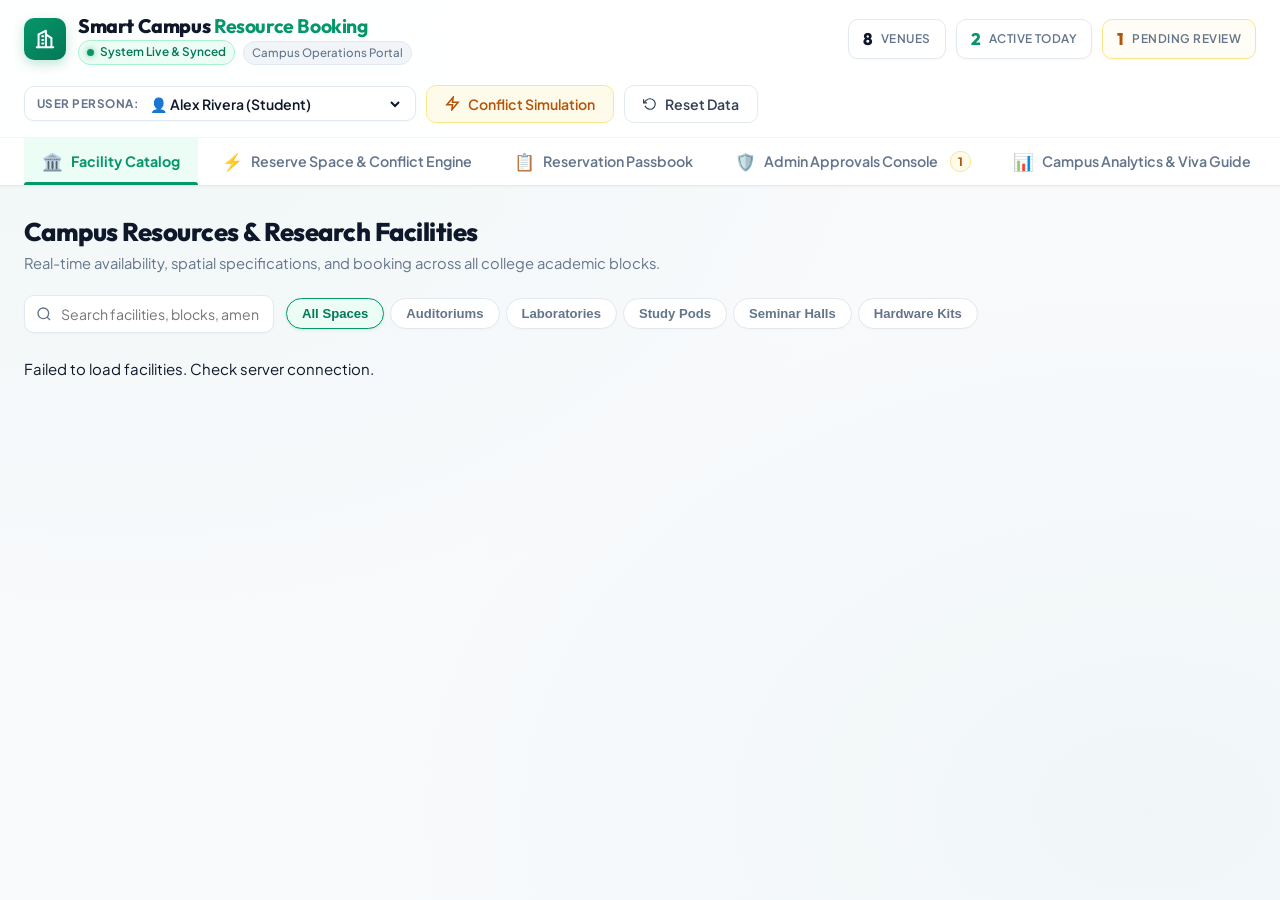
==== templates/index.html @ cd3fb356 "first commit" ====
<!DOCTYPE html>
<html lang="en">
<head>
  <meta charset="UTF-8">
  <meta name="viewport" content="width=device-width, initial-scale=1.0">
  <title>Smart Campus Resource & Space Booking Portal</title>
  <meta name="description" content="Campus Resource Scheduling, Multi-Role Governance, and Automated Interval Conflict Detection Portal.">
  
  <!-- Modern Professional Typography from Google Fonts -->
  <link rel="preconnect" href="https://fonts.googleapis.com">
  <link rel="preconnect" href="https://fonts.gstatic.com" crossorigin>
  <link href="https://fonts.googleapis.com/css2?family=JetBrains+Mono:wght@400;500;600;700&family=Outfit:wght@400;500;600;700;800&family=Plus+Jakarta+Sans:wght@300;400;500;600;700;800&display=swap" rel="stylesheet">
  
  <!-- Application Styles -->
  <link rel="stylesheet" href="/static/css/style.css">
</head>
<body>

  <!-- Top Navigation Header -->
  <header class="app-header" id="appHeader">
    <div class="header-container">
      <div class="brand-area">
        <div class="brand-icon">
          <svg width="22" height="22" viewBox="0 0 24 24" fill="none" stroke="currentColor" stroke-width="2.2" stroke-linecap="round" stroke-linejoin="round">
            <path d="M3 21h18"></path>
            <path d="M5 21V7l8-4v18"></path>
            <path d="M19 21V11l-6-4"></path>
            <path d="M9 9h1"></path>
            <path d="M9 13h1"></path>
            <path d="M9 17h1"></path>
          </svg>
        </div>
        <div class="brand-text">
          <h1 class="brand-title">Smart Campus <span class="accent-text">Resource Booking</span></h1>
          <div class="brand-badges">
            <span class="pulse-indicator"><span class="dot"></span> System Live & Synced</span>
            <span class="tech-badge">Campus Operations Portal</span>
          </div>
        </div>
      </div>

      <!-- Quick Metrics Strip -->
      <div class="header-metrics" id="headerMetrics">
        <div class="metric-pill" title="Total campus facilities registered">
          <span class="metric-num" id="statTotalResources">8</span>
          <span class="metric-lbl">Venues</span>
        </div>
        <div class="metric-pill" title="Active approved sessions today">
          <span class="metric-num text-emerald" id="statTodayActive">2</span>
          <span class="metric-lbl">Active Today</span>
        </div>
        <div class="metric-pill alert-pill" id="statPendingContainer" title="Pending administrative reviews">
          <span class="metric-num text-warning" id="statPending">1</span>
          <span class="metric-lbl">Pending Review</span>
        </div>
      </div>

      <!-- Persona Switcher & Fast Actions -->
      <div class="header-controls">
        <div class="persona-selector-box">
          <label for="personaSelect" class="control-label">User Persona:</label>
          <div class="select-wrapper">
            <select id="personaSelect" class="persona-select">
              <option value="Alex Rivera|Student">👤 Alex Rivera (Student)</option>
              <option value="Dr. Elena Vance|Professor">🎓 Dr. Elena Vance (Professor)</option>
              <option value="Marcus Chen|Lab Assistant">🔬 Marcus Chen (Lab Assistant)</option>
              <option value="Sarah Jenkins|Campus Manager">🛡️ Sarah Jenkins (Campus Manager)</option>
            </select>
          </div>
        </div>

        <button id="btnQuickConflictDemo" class="btn btn-warning-soft" title="Simulates a colliding reservation to test interval conflict blocking">
          <svg width="15" height="15" viewBox="0 0 24 24" fill="none" stroke="currentColor" stroke-width="2.5"><polygon points="13 2 3 14 12 14 11 22 21 10 12 10 13 2"></polygon></svg>
          Conflict Simulation
        </button>

        <button id="btnResetDemoData" class="btn btn-ghost" title="Reset sample data to initial state">
          <svg width="14" height="14" viewBox="0 0 24 24" fill="none" stroke="currentColor" stroke-width="2"><polyline points="1 4 1 10 7 10"></polyline><path d="M3.51 15a9 9 0 1 0 2.13-9.36L1 10"></path></svg>
          Reset Data
        </button>
      </div>
    </div>

    <!-- Navigation Tabs -->
    <nav class="tab-nav" aria-label="Main Navigation">
      <div class="tab-container">
        <button class="tab-link active" data-tab="tab-catalog" id="navCatalog">
          <span class="tab-icon">🏛️</span> Facility Catalog
        </button>
        <button class="tab-link" data-tab="tab-booking" id="navBooking">
          <span class="tab-icon">⚡</span> Reserve Space & Conflict Engine
        </button>
        <button class="tab-link" data-tab="tab-passbook" id="navPassbook">
          <span class="tab-icon">📋</span> Reservation Passbook
        </button>
        <button class="tab-link" data-tab="tab-admin" id="navAdmin">
          <span class="tab-icon">🛡️</span> Admin Approvals Console
          <span class="badge-counter" id="adminPendingBadge">1</span>
        </button>
        <button class="tab-link" data-tab="tab-analytics" id="navAnalytics">
          <span class="tab-icon">📊</span> Campus Analytics & Viva Guide
        </button>
      </div>
    </nav>
  </header>

  <!-- Main Content Layout -->
  <main class="main-content">

    <!-- TAB 1: FACILITY CATALOG -->
    <section id="tab-catalog" class="tab-pane active">
      <div class="section-header">
        <div class="section-title-wrap">
          <h2 class="section-title">Campus Resources & Research Facilities</h2>
          <p class="section-subtitle">Real-time availability, spatial specifications, and booking across all college academic blocks.</p>
        </div>
        <div class="catalog-filters">
          <div class="search-input-box">
            <svg width="16" height="16" viewBox="0 0 24 24" fill="none" stroke="currentColor" stroke-width="2"><circle cx="11" cy="11" r="8"></circle><line x1="21" y1="21" x2="16.65" y2="16.65"></line></svg>
            <input type="text" id="catalogSearch" placeholder="Search facilities, blocks, amenities..." autocomplete="off">
          </div>
          <div class="filter-chips" id="categoryChips">
            <button class="chip active" data-category="All">All Spaces</button>
            <button class="chip" data-category="Auditorium">Auditoriums</button>
            <button class="chip" data-category="Laboratory">Laboratories</button>
            <button class="chip" data-category="Study Pod">Study Pods</button>
            <button class="chip" data-category="Seminar Hall">Seminar Halls</button>
            <button class="chip" data-category="Hardware Kit">Hardware Kits</button>
          </div>
        </div>
      </div>

      <!-- Resource Grid -->
      <div class="resource-grid" id="resourceGrid">
        <div class="loading-state">
          <div class="spinner"></div>
          <p>Loading campus facility database...</p>
        </div>
      </div>
    </section>

    <!-- TAB 2: RESERVE & CONFLICT ENGINE -->
    <section id="tab-booking" class="tab-pane">
      <div class="section-header">
        <div class="section-title-wrap">
          <h2 class="section-title">Reserve Space & Conflict Engine</h2>
          <p class="section-subtitle">Real-time interval overlap prevention engine: <code>(Start_A &lt; End_B ∧ End_A &gt; Start_B)</code>.</p>
        </div>
      </div>

      <div class="booking-split-layout">
        <!-- Booking Form -->
        <div class="booking-form-card">
          <div class="card-header">
            <div>
              <h3 class="card-title">Book a Space or Equipment</h3>
              <p class="card-subtitle">Select venue, date, and schedule interval</p>
            </div>
            <span class="user-pill" id="bookingFormUserBadge">Alex Rivera (Student)</span>
          </div>

          <form id="reservationForm" class="styled-form">
            <div class="form-group">
              <label for="bookingResourceSelect" class="form-label">Select Resource *</label>
              <select id="bookingResourceSelect" class="form-control" required>
                <!-- Populated dynamically -->
              </select>
            </div>

            <div class="form-row">
              <div class="form-group col-half">
                <label for="bookingDate" class="form-label">Booking Date *</label>
                <div class="input-with-chips">
                  <input type="date" id="bookingDate" class="form-control" required>
                  <div class="quick-date-chips">
                    <button type="button" class="btn-micro" id="btnDateToday">Today</button>
                    <button type="button" class="btn-micro" id="btnDateTomorrow">Tomorrow</button>
                  </div>
                </div>
              </div>
              <div class="form-group col-half">
                <label for="bookingAttendees" class="form-label">Expected Attendees *</label>
                <input type="number" id="bookingAttendees" class="form-control" min="1" max="500" value="4" required>
              </div>
            </div>

            <div class="form-row">
              <div class="form-group col-half">
                <label for="bookingStartTime" class="form-label">Start Time (24h) *</label>
                <input type="time" id="bookingStartTime" class="form-control" value="14:00" step="900" required>
              </div>
              <div class="form-group col-half">
                <label for="bookingEndTime" class="form-label">End Time (24h) *</label>
                <input type="time" id="bookingEndTime" class="form-control" value="16:00" step="900" required>
              </div>
            </div>

            <div class="quick-slot-bar">
              <span class="quick-slot-label">Quick Slots:</span>
              <button type="button" class="btn-slot-preset" data-start="09:00" data-end="11:00">09:00 - 11:00</button>
              <button type="button" class="btn-slot-preset" data-start="11:00" data-end="13:00">11:00 - 13:00</button>
              <button type="button" class="btn-slot-preset" data-start="14:00" data-end="16:00">14:00 - 16:00</button>
              <button type="button" class="btn-slot-preset" data-start="16:30" data-end="18:30">16:30 - 18:30</button>
            </div>

            <div class="form-group">
              <label for="bookingPurpose" class="form-label">Session Purpose / Academic Project Title *</label>
              <textarea id="bookingPurpose" class="form-control" rows="3" placeholder="e.g. Capstone Project Team Review & Embedded Testing" required></textarea>
            </div>

            <div class="form-actions">
              <button type="button" id="btnCheckConflict" class="btn btn-secondary">
                <svg width="15" height="15" viewBox="0 0 24 24" fill="none" stroke="currentColor" stroke-width="2.2"><circle cx="11" cy="11" r="8"></circle><line x1="21" y1="21" x2="16.65" y2="16.65"></line></svg>
                Verify Availability
              </button>
              <button type="submit" id="btnSubmitBooking" class="btn btn-primary">
                <svg width="15" height="15" viewBox="0 0 24 24" fill="none" stroke="currentColor" stroke-width="2.2"><polyline points="20 6 9 17 4 12"></polyline></svg>
                Confirm & Submit Reservation
              </button>
            </div>
          </form>
        </div>

        <!-- Real-Time Conflict Diagnostic Inspector -->
        <div class="conflict-diagnostic-card">
          <div class="card-header">
            <div>
              <h3 class="card-title">Conflict Prevention Engine</h3>
              <p class="card-subtitle">Real-time interval intersection verification</p>
            </div>
            <span class="diagnostic-indicator ready" id="diagnosticIndicator">Status: Engine Ready</span>
          </div>

          <div class="math-proof-box">
            <div class="proof-header">Interval Overlap Detection Logic:</div>
            <code class="math-code">Slot_A [S1, E1] ∩ Slot_B [S2, E2] ≠ ∅  ⟺  (S1 &lt; E2) ∧ (E1 &gt; S2)</code>
            <p class="proof-subtext">Automated database query validates strict time bounds against approved and pending bookings.</p>
          </div>

          <!-- Dynamic Result Box -->
          <div class="diagnostic-status-box" id="diagnosticStatusBox">
            <div class="status-placeholder">
              <div class="placeholder-icon">
                <svg width="32" height="32" viewBox="0 0 24 24" fill="none" stroke="#059669" stroke-width="1.8"><circle cx="12" cy="12" r="10"></circle><line x1="12" y1="16" x2="12" y2="12"></line><line x1="12" y1="8" x2="12.01" y2="8"></line></svg>
              </div>
              <h4>Select a time slot and click "Verify Availability"</h4>
              <p>Or use <strong>"Conflict Simulation"</strong> above to test double-booking prevention.</p>
            </div>
          </div>

          <!-- Quick Test Demo Callout -->
          <div class="demo-tip-card">
            <div class="tip-icon">💡</div>
            <div class="tip-text">
              <strong>Evaluation Demonstration Reference:</strong>
              <p>Dr. Elena Vance has reserved the <em>Grand Innovation Auditorium</em> today from <strong>10:00 to 12:00</strong>. Attempting any reservation overlapping this time window (e.g. 10:30 to 11:30) is mathematically detected and blocked instantly.</p>
            </div>
          </div>
        </div>
      </div>
    </section>

    <!-- TAB 3: RESERVATION PASSBOOK -->
    <section id="tab-passbook" class="tab-pane">
      <div class="section-header">
        <div class="section-title-wrap">
          <h2 class="section-title">Reservation Passbook & Access Passes</h2>
          <p class="section-subtitle">Comprehensive registry of verified, pending, and scheduled space reservations.</p>
        </div>
        <div class="passbook-controls">
          <div class="filter-chips" id="passbookStatusFilter">
            <button class="chip active" data-status="All">All Statuses</button>
            <button class="chip" data-status="Approved">Approved</button>
            <button class="chip" data-status="Pending">Pending Review</button>
            <button class="chip" data-status="Rejected">Rejected</button>
          </div>
          <button id="btnRefreshBookings" class="btn btn-ghost" title="Refresh Table">
            <svg width="14" height="14" viewBox="0 0 24 24" fill="none" stroke="currentColor" stroke-width="2"><polyline points="23 4 23 10 17 10"></polyline><path d="M20.49 15a9 9 0 1 1-2.12-9.36L23 10"></path></svg>
            Refresh
          </button>
        </div>
      </div>

      <div class="passbook-container">
        <div class="table-responsive">
          <table class="passbook-table" id="passbookTable">
            <thead>
              <tr>
                <th>Booking Code</th>
                <th>Facility & Location</th>
                <th>Date & Schedule</th>
                <th>Reserved By</th>
                <th>Purpose & Attendees</th>
                <th>Status</th>
                <th>Digital Pass</th>
              </tr>
            </thead>
            <tbody id="passbookTableBody">
              <!-- Rendered via JS -->
            </tbody>
          </table>
        </div>
      </div>
    </section>

    <!-- TAB 4: ADMIN APPROVALS CONSOLE -->
    <section id="tab-admin" class="tab-pane">
      <div class="section-header">
        <div class="section-title-wrap">
          <h2 class="section-title">Campus Governance & Approval Console</h2>
          <p class="section-subtitle">Administrative oversight, clearance authorization, and PIN dispatch for high-demand spaces.</p>
        </div>
        <div class="admin-top-actions">
          <span class="admin-role-badge" id="adminRoleNotice">Logged in as Sarah Jenkins (Campus Manager)</span>
        </div>
      </div>

      <div class="admin-dashboard-grid">
        <!-- Pending Approvals Queue -->
        <div class="admin-queue-card">
          <div class="card-header">
            <div>
              <h3 class="card-title">Pending Facility Requests Queue</h3>
              <p class="card-subtitle">Review and authorize venue reservations</p>
            </div>
            <span class="count-badge" id="adminPendingCount">1 Pending</span>
          </div>
          <div class="admin-queue-list" id="adminQueueList">
            <!-- Populated via JS -->
          </div>
        </div>

        <!-- Governance Guidelines & History -->
        <div class="admin-sidebar-card">
          <div class="card-header">
            <h3 class="card-title">Campus Space Policy</h3>
          </div>
          <div class="policy-item">
            <div class="policy-icon">
              <svg width="20" height="20" viewBox="0 0 24 24" fill="none" stroke="#059669" stroke-width="2"><polyline points="20 6 9 17 4 12"></polyline></svg>
            </div>
            <div class="policy-details">
              <strong>Instant-Approved Spaces:</strong>
              <p>Study Pods and small team rooms auto-approve immediately upon validation with zero staff intervention needed.</p>
            </div>
          </div>
          <div class="policy-item">
            <div class="policy-icon">
              <svg width="20" height="20" viewBox="0 0 24 24" fill="none" stroke="#059669" stroke-width="2"><path d="M12 22s8-4 8-10V5l-8-3-8 3v7c0 6 8 10 8 10z"></path></svg>
            </div>
            <div class="policy-details">
              <strong>Managed High-Capacity Venues:</strong>
              <p>Auditoriums (350 pax), Robotics Makerspaces, and Seminar Halls require administrative clearance to prevent conflicting department schedules.</p>
            </div>
          </div>
          <div class="policy-item">
            <div class="policy-icon">
              <svg width="20" height="20" viewBox="0 0 24 24" fill="none" stroke="#059669" stroke-width="2"><circle cx="7.5" cy="15.5" r="5.5"></circle><path d="M11.5 11.5L21.5 1.5"></path><path d="M16 4l2 2"></path><path d="M19 7l2 2"></path></svg>
            </div>
            <div class="policy-details">
              <strong>Electronic Access PIN Dispatch:</strong>
              <p>Approving a request generates a unique 4-digit keypad PIN displayed on the student or faculty member's digital room pass.</p>
            </div>
          </div>
        </div>
      </div>
    </section>

    <!-- TAB 5: ANALYTICS & VIVA GUIDE -->
    <section id="tab-analytics" class="tab-pane">
      <div class="section-header">
        <div class="section-title-wrap">
          <h2 class="section-title">Smart Campus Analytics & Technical Architecture</h2>
          <p class="section-subtitle">Space utilization metrics, energy optimization status, and technical defense documentation.</p>
        </div>
      </div>

      <!-- Analytics Metric Cards -->
      <div class="analytics-metrics-grid">
        <div class="stat-card">
          <div class="stat-icon-wrap emerald-icon">
            <svg width="24" height="24" viewBox="0 0 24 24" fill="none" stroke="currentColor" stroke-width="2"><path d="M3 21h18"></path><path d="M5 21V7l8-4v18"></path><path d="M19 21V11l-6-4"></path></svg>
          </div>
          <div class="stat-data">
            <span class="stat-label">Total Facilities Registered</span>
            <span class="stat-value" id="analyticTotalVenues">8</span>
            <span class="stat-note">Across 3 Academic Blocks</span>
          </div>
        </div>
        <div class="stat-card">
          <div class="stat-icon-wrap green-icon">
            <svg width="24" height="24" viewBox="0 0 24 24" fill="none" stroke="currentColor" stroke-width="2"><path d="M22 11.08V12a10 10 0 1 1-5.93-9.14"></path><polyline points="22 4 12 14.01 9 11.01"></polyline></svg>
          </div>
          <div class="stat-data">
            <span class="stat-label">Approved Reservations</span>
            <span class="stat-value text-approved" id="analyticApprovedCount">3</span>
            <span class="stat-note">Zero overlapping slots</span>
          </div>
        </div>
        <div class="stat-card">
          <div class="stat-icon-wrap amber-icon">
            <svg width="24" height="24" viewBox="0 0 24 24" fill="none" stroke="currentColor" stroke-width="2"><circle cx="12" cy="12" r="10"></circle><polyline points="12 6 12 12 16 14"></polyline></svg>
          </div>
          <div class="stat-data">
            <span class="stat-label">Awaiting Staff Clearance</span>
            <span class="stat-value text-warning" id="analyticPendingCount">1</span>
            <span class="stat-note">High-demand auditorium requests</span>
          </div>
        </div>
        <div class="stat-card">
          <div class="stat-icon-wrap teal-icon">
            <svg width="24" height="24" viewBox="0 0 24 24" fill="none" stroke="currentColor" stroke-width="2"><path d="M12 2v20M17 5H9.5a3.5 3.5 0 0 0 0 7h5a3.5 3.5 0 0 1 0 7H6"></path></svg>
          </div>
          <div class="stat-data">
            <span class="stat-label">Energy Conservation Mode</span>
            <span class="stat-value text-teal">Active</span>
            <span class="stat-note">HVAC & equipment auto-standby</span>
          </div>
        </div>
      </div>

      <!-- Technical Architecture & Defense Q&A -->
      <div class="viva-guide-container">
        <h3 class="viva-title">Technical Architecture & Project Defense Reference</h3>
        <div class="viva-grid">
          <div class="viva-card">
            <h4>1. How does the conflict engine prevent double-booking?</h4>
            <p>The system uses interval intersection mathematics: Two intervals <code>[S1, E1]</code> and <code>[S2, E2]</code> overlap if and only if <code>max(S1, S2) &lt; min(E1, E2)</code>. In SQL, this evaluates as:
            <br><code>WHERE existing.start_time &lt; new_end AND existing.end_time &gt; new_start</code>.
            Standardized 24-hour lexicographical timestamps ensure zero double-booking collisions.</p>
          </div>
          <div class="viva-card">
            <h4>2. What is the role-based security hierarchy?</h4>
            <p>The application supports 4 distinct personas:
            <br>• <strong>Student</strong>: Quick bookings for study pods and team rooms.
            <br>• <strong>Professor</strong>: Direct access to academic plenaries and seminar halls.
            <br>• <strong>Lab Assistant</strong>: Hardware kit custody and testbench checkouts.
            <br>• <strong>Campus Manager</strong>: Full administrative authority to approve/reject bookings and review occupancy logs.</p>
          </div>
          <div class="viva-card">
            <h4>3. How is database concurrency handled?</h4>
            <p>SQLite provides ACID transactions. The conflict check and booking insertion occur within database transactions to prevent race conditions during simultaneous requests.</p>
          </div>
          <div class="viva-card">
            <h4>4. How does the Digital Room Pass work?</h4>
            <p>Each confirmed booking generates a unique ticket code (e.g., <code>BKG-101</code>) and derives a reproducible 4-digit door keypad PIN from the booking ID, allowing keyless electronic smart lock access.</p>
          </div>
        </div>
      </div>
    </section>

  </main>

  <!-- MODAL 1: DAY SCHEDULE INSPECTOR -->
  <div class="modal-backdrop" id="scheduleModal">
    <div class="modal-box modal-lg">
      <div class="modal-header">
        <div>
          <h3 class="modal-title" id="scheduleModalTitle">Resource Schedule</h3>
          <p class="modal-subtitle" id="scheduleModalSubtitle">Date: 2026-10-17</p>
        </div>
        <button class="btn-close-modal" id="btnCloseScheduleModal">&times;</button>
      </div>
      <div class="modal-body">
        <div class="timeline-legend">
          <span class="legend-item"><span class="legend-dot dot-booked"></span> Reserved / Occupied</span>
          <span class="legend-item"><span class="legend-dot dot-free"></span> Available for Booking</span>
        </div>
        <div class="timeline-visual" id="scheduleTimelineVisual">
          <!-- Hourly breakdown generated via JS -->
        </div>
        <div class="schedule-booked-list" id="scheduleBookedList">
          <!-- Detailed list of bookings -->
        </div>
      </div>
      <div class="modal-footer">
        <button class="btn btn-ghost" id="btnCloseScheduleModalFooter">Close</button>
        <button class="btn btn-primary" id="btnBookFromSchedule">Book This Space</button>
      </div>
    </div>
  </div>

  <!-- MODAL 2: DIGITAL ROOM ACCESS PASS -->
  <div class="modal-backdrop" id="passModal">
    <div class="modal-box modal-pass">
      <div class="modal-header">
        <h3 class="modal-title">Smart Campus Access Pass</h3>
        <button class="btn-close-modal" id="btnClosePassModal">&times;</button>
      </div>
      <div class="modal-body">
        <div class="digital-pass-ticket" id="digitalPassTicket">
          <!-- Ticket styled content -->
          <div class="ticket-header">
            <div class="ticket-campus-logo">🏛️ SMART CAMPUS PASS</div>
            <div class="ticket-status-stamp" id="ticketStatusStamp">AUTHORIZED</div>
          </div>
          <div class="ticket-body">
            <div class="ticket-code-row">
              <span class="ticket-label">BOOKING REFERENCE</span>
              <span class="ticket-code" id="ticketBookingCode">BKG-101</span>
            </div>
            <div class="ticket-main-info">
              <h4 class="ticket-room-name" id="ticketRoomName">Grand Innovation Auditorium</h4>
              <p class="ticket-room-loc" id="ticketRoomLoc">Block A - 1st Floor</p>
            </div>
            <div class="ticket-grid">
              <div class="ticket-grid-item">
                <span class="ticket-label">DATE</span>
                <span class="ticket-val" id="ticketDate">2026-10-17</span>
              </div>
              <div class="ticket-grid-item">
                <span class="ticket-label">SCHEDULE WINDOW</span>
                <span class="ticket-val" id="ticketTime">10:00 - 12:00</span>
              </div>
              <div class="ticket-grid-item">
                <span class="ticket-label">PASS HOLDER</span>
                <span class="ticket-val" id="ticketUser">Alex Rivera</span>
              </div>
              <div class="ticket-grid-item">
                <span class="ticket-label">ROLE</span>
                <span class="ticket-val" id="ticketRole">Student</span>
              </div>
            </div>
            <div class="ticket-purpose-row">
              <span class="ticket-label">PURPOSE / PROJECT</span>
              <p class="ticket-purpose" id="ticketPurpose">Robotics Capstone Review</p>
            </div>
          </div>

          <!-- Perforated separator -->
          <div class="ticket-perforation">
            <span class="perf-hole left"></span>
            <span class="perf-line"></span>
            <span class="perf-hole right"></span>
          </div>

          <div class="ticket-footer">
            <div class="ticket-pin-box">
              <span class="ticket-pin-label">DOOR KEYPAD PIN</span>
              <span class="ticket-pin-digits" id="ticketPinDigits">8429</span>
            </div>
            <div class="ticket-barcode-sim">
              <div class="barcode-bars"></div>
              <span class="barcode-sub">ELECTRONIC PASS VERIFIED</span>
            </div>
          </div>
        </div>
      </div>
      <div class="modal-footer">
        <button class="btn btn-secondary" onclick="window.print()">🖨️ Print Pass</button>
        <button class="btn btn-primary" id="btnClosePassModalFooter">Done</button>
      </div>
    </div>
  </div>

  <!-- TOAST NOTIFICATION CONTAINER -->
  <div class="toast-container" id="toastContainer"></div>

  <!-- Main JavaScript Controller -->
  <script src="/static/js/main.js"></script>
</body>
</html>
---- static/css/style.css ----
/* ==============================================================================
   SMART CAMPUS RESOURCE & SPACE BOOKING PORTAL
   Design System & Professional UI Stylesheet
   Theme: Executive Pure White & Crisp Emerald / Forest Green
   Style: Clean Modern SaaS & Institutional Enterprise Portal
   ============================================================================== */

:root {
  /* Typography */
  --font-main: 'Plus Jakarta Sans', -apple-system, BlinkMacSystemFont, 'Segoe UI', Roboto, sans-serif;
  --font-heading: 'Outfit', sans-serif;
  --font-mono: 'JetBrains Mono', monospace;

  /* Surfaces & Canvas (Clean White & Slate) */
  --bg-canvas: #f8fafc;
  --bg-card: #ffffff;
  --bg-card-hover: #fcfdfc;
  --bg-subtle: #f1f5f9;
  --bg-input: #ffffff;
  --bg-input-focus: #ffffff;
  --bg-glass: rgba(255, 255, 255, 0.92);

  /* Borders */
  --border-subtle: #e2e8f0;
  --border-hover: #cbd5e1;
  --border-focus: #059669;
  --border-strong: #94a3b8;

  /* Professional Green Palette (Emerald & Forest) */
  --brand-primary: #059669;
  --brand-primary-hover: #047857;
  --brand-dark: #064e3b;
  --brand-light: #ecfdf5;
  --brand-light-hover: #d1fae5;
  --brand-gradient: linear-gradient(135deg, #059669 0%, #047857 100%);
  --brand-glow: 0 4px 14px rgba(5, 150, 105, 0.22);

  /* High-Readability Typography Colors */
  --text-main: #0f172a;        /* Deep Slate 900 */
  --text-secondary: #334155;   /* Slate 700 */
  --text-muted: #64748b;       /* Slate 500 */
  --text-faint: #94a3b8;       /* Slate 400 */

  /* Status Colors */
  --approved-color: #047857;
  --approved-bg: #ecfdf5;
  --approved-border: #a7f3d0;

  --pending-color: #b45309;
  --pending-bg: #fffbeb;
  --pending-border: #fde68a;

  --rejected-color: #b91c1c;
  --rejected-bg: #fef2f2;
  --rejected-border: #fecaca;

  --teal-color: #0d9488;
  --teal-bg: #f0fdfa;

  /* Radii */
  --radius-sm: 6px;
  --radius-md: 10px;
  --radius-lg: 14px;
  --radius-xl: 20px;

  /* Realistic Depth & Elevation Shadows */
  --shadow-card: 0 1px 3px 0 rgba(0, 0, 0, 0.04), 0 1px 2px -1px rgba(0, 0, 0, 0.04);
  --shadow-card-hover: 0 10px 25px -4px rgba(15, 23, 42, 0.08), 0 6px 10px -4px rgba(15, 23, 42, 0.04);
  --shadow-elevated: 0 20px 30px -8px rgba(15, 23, 42, 0.12), 0 10px 14px -6px rgba(15, 23, 42, 0.06);

  /* Transitions */
  --transition-fast: 0.18s cubic-bezier(0.16, 1, 0.3, 1);
  --transition-smooth: 0.28s cubic-bezier(0.16, 1, 0.3, 1);
}

/* ==============================================================================
   Base Reset & Global Layout
   ============================================================================== */
* {
  box-sizing: border-box;
  margin: 0;
  padding: 0;
}

body {
  font-family: var(--font-main);
  background-color: var(--bg-canvas);
  color: var(--text-main);
  line-height: 1.55;
  font-size: 15px;
  min-height: 100vh;
  -webkit-font-smoothing: antialiased;
  -moz-osx-font-smoothing: grayscale;
  background-image: 
    radial-gradient(at 10% 10%, rgba(5, 150, 105, 0.03) 0px, transparent 50%),
    radial-gradient(at 90% 90%, rgba(13, 148, 136, 0.03) 0px, transparent 50%);
  background-attachment: fixed;
}

/* Headings */
h1, h2, h3, h4, h5, h6 {
  font-family: var(--font-heading);
  color: var(--text-main);
  font-weight: 700;
  letter-spacing: -0.02em;
}

/* ==============================================================================
   App Header & Top Navigation
   ============================================================================== */
.app-header {
  background: var(--bg-glass);
  backdrop-filter: blur(16px);
  -webkit-backdrop-filter: blur(16px);
  border-bottom: 1px solid var(--border-subtle);
  position: sticky;
  top: 0;
  z-index: 100;
  box-shadow: 0 1px 3px rgba(0, 0, 0, 0.03);
}

.header-container {
  max-width: 1400px;
  margin: 0 auto;
  padding: 14px 24px;
  display: flex;
  align-items: center;
  justify-content: space-between;
  gap: 20px;
  flex-wrap: wrap;
}

.brand-area {
  display: flex;
  align-items: center;
  gap: 12px;
}

.brand-icon {
  width: 42px;
  height: 42px;
  background: var(--brand-gradient);
  border-radius: var(--radius-md);
  display: flex;
  align-items: center;
  justify-content: center;
  color: #ffffff;
  box-shadow: 0 4px 12px rgba(5, 150, 105, 0.25);
  flex-shrink: 0;
}

.brand-title {
  font-size: 1.22rem;
  font-weight: 800;
  line-height: 1.2;
  color: var(--text-main);
}

.accent-text {
  color: var(--brand-primary);
  font-weight: 700;
}

.brand-badges {
  display: flex;
  align-items: center;
  gap: 8px;
  margin-top: 3px;
}

.pulse-indicator {
  display: inline-flex;
  align-items: center;
  gap: 6px;
  font-size: 0.74rem;
  color: var(--brand-primary-hover);
  font-weight: 600;
  background: var(--brand-light);
  border: 1px solid var(--approved-border);
  padding: 2px 8px;
  border-radius: 12px;
}

.pulse-indicator .dot {
  width: 7px;
  height: 7px;
  background: var(--brand-primary);
  border-radius: 50%;
  box-shadow: 0 0 6px rgba(5, 150, 105, 0.6);
  animation: pulseGreen 2.2s infinite;
}

@keyframes pulseGreen {
  0%, 100% { opacity: 1; transform: scale(1); }
  50% { opacity: 0.45; transform: scale(0.85); }
}

.tech-badge {
  font-size: 0.72rem;
  color: var(--text-muted);
  background: var(--bg-subtle);
  padding: 2px 8px;
  border-radius: 12px;
  border: 1px solid var(--border-subtle);
  font-weight: 500;
}

/* Header Metrics Strip */
.header-metrics {
  display: flex;
  align-items: center;
  gap: 10px;
}

.metric-pill {
  background: #ffffff;
  border: 1px solid var(--border-subtle);
  padding: 6px 14px;
  border-radius: var(--radius-md);
  display: flex;
  align-items: center;
  gap: 8px;
  font-size: 0.85rem;
  transition: var(--transition-fast);
  box-shadow: 0 1px 2px rgba(0, 0, 0, 0.03);
}

.metric-pill:hover {
  border-color: var(--border-hover);
  box-shadow: 0 2px 6px rgba(0, 0, 0, 0.05);
  transform: translateY(-1px);
}

.metric-num {
  font-weight: 800;
  font-family: var(--font-heading);
  font-size: 1.05rem;
  color: var(--text-main);
}

.metric-lbl {
  color: var(--text-muted);
  font-size: 0.74rem;
  font-weight: 600;
  text-transform: uppercase;
  letter-spacing: 0.04em;
}

.text-emerald {
  color: var(--brand-primary);
}

.text-warning {
  color: var(--pending-color);
}

.alert-pill {
  border-color: #fde68a;
  background: #fffdf5;
}

/* Header Controls & Persona */
.header-controls {
  display: flex;
  align-items: center;
  gap: 10px;
}

.persona-selector-box {
  display: flex;
  align-items: center;
  gap: 8px;
  background: #ffffff;
  border: 1px solid var(--border-subtle);
  padding: 5px 12px;
  border-radius: var(--radius-md);
  box-shadow: 0 1px 2px rgba(0, 0, 0, 0.03);
  transition: var(--transition-fast);
}

.persona-selector-box:focus-within {
  border-color: var(--brand-primary);
  box-shadow: 0 0 0 3px rgba(5, 150, 105, 0.12);
}

.control-label {
  font-size: 0.73rem;
  color: var(--text-muted);
  text-transform: uppercase;
  font-weight: 700;
  letter-spacing: 0.04em;
}

.persona-select {
  background: transparent;
  color: var(--text-main);
  border: none;
  font-family: var(--font-main);
  font-size: 0.88rem;
  font-weight: 600;
  outline: none;
  cursor: pointer;
}

.persona-select option {
  background-color: #ffffff;
  color: var(--text-main);
}

/* ==============================================================================
   Navigation Tabs
   ============================================================================== */
.tab-nav {
  border-top: 1px solid #f1f5f9;
  background: #ffffff;
}

.tab-container {
  max-width: 1400px;
  margin: 0 auto;
  padding: 0 24px;
  display: flex;
  gap: 6px;
  overflow-x: auto;
}

.tab-link {
  background: transparent;
  border: none;
  color: var(--text-muted);
  font-family: var(--font-main);
  font-size: 0.89rem;
  font-weight: 600;
  padding: 13px 18px;
  cursor: pointer;
  display: flex;
  align-items: center;
  gap: 8px;
  position: relative;
  transition: var(--transition-fast);
  white-space: nowrap;
}

.tab-link:hover {
  color: var(--text-main);
  background: #f8fafc;
}

.tab-link.active {
  color: var(--brand-primary);
  font-weight: 700;
  background: var(--brand-light);
}

.tab-link.active::after {
  content: '';
  position: absolute;
  bottom: 0;
  left: 0;
  right: 0;
  height: 3px;
  background: var(--brand-primary);
  border-radius: 3px 3px 0 0;
}

.tab-icon {
  font-size: 1.05rem;
  display: inline-flex;
  align-items: center;
}

.badge-counter {
  background: var(--pending-bg);
  color: var(--pending-color);
  border: 1px solid var(--pending-border);
  font-size: 0.72rem;
  font-weight: 800;
  padding: 2px 7px;
  border-radius: 10px;
  margin-left: 4px;
}

/* ==============================================================================
   Main Content Layout
   ============================================================================== */
.main-content {
  max-width: 1400px;
  margin: 0 auto;
  padding: 30px 24px 60px;
}

.tab-pane {
  display: none;
  animation: fadeIn 0.25s ease;
}

.tab-pane.active {
  display: block;
}

@keyframes fadeIn {
  from { opacity: 0; transform: translateY(4px); }
  to { opacity: 1; transform: translateY(0); }
}

.section-header {
  display: flex;
  align-items: flex-start;
  justify-content: space-between;
  gap: 20px;
  margin-bottom: 24px;
  flex-wrap: wrap;
}

.section-title {
  font-size: 1.6rem;
  font-weight: 800;
  color: var(--text-main);
  line-height: 1.25;
}

.section-subtitle {
  color: var(--text-muted);
  font-size: 0.92rem;
  margin-top: 4px;
  max-width: 800px;
}

.section-subtitle code {
  font-family: var(--font-mono);
  font-size: 0.84rem;
  background: var(--brand-light);
  color: var(--brand-primary-hover);
  padding: 2px 6px;
  border-radius: var(--radius-sm);
  border: 1px solid var(--approved-border);
}

/* ==============================================================================
   Buttons & Interactive Elements
   ============================================================================== */
.btn {
  font-family: var(--font-main);
  font-size: 0.88rem;
  font-weight: 600;
  padding: 9px 18px;
  border-radius: var(--radius-md);
  border: 1px solid transparent;
  cursor: pointer;
  display: inline-flex;
  align-items: center;
  justify-content: center;
  gap: 8px;
  transition: var(--transition-fast);
  text-decoration: none;
}

.btn:active {
  transform: scale(0.98);
}

.btn-primary {
  background: var(--brand-gradient);
  color: #ffffff;
  box-shadow: 0 2px 6px rgba(5, 150, 105, 0.25);
  border: 1px solid rgba(4, 120, 87, 0.3);
}

.btn-primary:hover {
  background: linear-gradient(135deg, #047857 0%, #065f46 100%);
  box-shadow: 0 4px 14px rgba(5, 150, 105, 0.35);
  transform: translateY(-1px);
}

.btn-secondary {
  background: #ffffff;
  color: var(--text-secondary);
  border-color: var(--border-subtle);
  box-shadow: 0 1px 2px rgba(0, 0, 0, 0.03);
}

.btn-secondary:hover {
  background: var(--bg-canvas);
  color: var(--text-main);
  border-color: var(--border-hover);
}

.btn-warning-soft {
  background: var(--pending-bg);
  color: var(--pending-color);
  border: 1px solid var(--pending-border);
  font-weight: 600;
}

.btn-warning-soft:hover {
  background: #fef3c7;
  border-color: #f59e0b;
  transform: translateY(-1px);
}

.btn-ghost {
  background: #ffffff;
  color: var(--text-secondary);
  border: 1px solid var(--border-subtle);
}

.btn-ghost:hover {
  background: var(--bg-canvas);
  color: var(--text-main);
  border-color: var(--border-hover);
}

.btn-outline-brand {
  background: #ffffff;
  color: var(--brand-primary);
  border: 1px solid var(--brand-primary);
}

.btn-outline-brand:hover {
  background: var(--brand-light);
}

.btn-micro {
  background: #ffffff;
  border: 1px solid var(--border-subtle);
  color: var(--text-secondary);
  font-size: 0.74rem;
  font-weight: 600;
  padding: 4px 9px;
  border-radius: var(--radius-sm);
  cursor: pointer;
  transition: var(--transition-fast);
}

.btn-micro:hover {
  color: var(--brand-primary);
  border-color: var(--brand-primary);
  background: var(--brand-light);
}

/* ==============================================================================
   Filter Chips & Search Bar
   ============================================================================== */
.catalog-filters {
  display: flex;
  align-items: center;
  gap: 12px;
  flex-wrap: wrap;
}

.search-input-box {
  position: relative;
  display: flex;
  align-items: center;
}

.search-input-box svg {
  position: absolute;
  left: 12px;
  color: var(--text-muted);
  pointer-events: none;
}

.search-input-box input {
  background: #ffffff;
  border: 1px solid var(--border-subtle);
  color: var(--text-main);
  font-family: var(--font-main);
  font-size: 0.88rem;
  padding: 9px 14px 9px 36px;
  border-radius: var(--radius-md);
  outline: none;
  width: 250px;
  transition: var(--transition-fast);
  box-shadow: 0 1px 2px rgba(0, 0, 0, 0.03);
}

.search-input-box input:focus {
  border-color: var(--brand-primary);
  width: 290px;
  box-shadow: 0 0 0 3px rgba(5, 150, 105, 0.12);
}

.filter-chips {
  display: flex;
  gap: 6px;
  flex-wrap: wrap;
}

.chip {
  background: #ffffff;
  border: 1px solid var(--border-subtle);
  color: var(--text-muted);
  padding: 7px 15px;
  border-radius: 20px;
  font-size: 0.82rem;
  font-weight: 600;
  cursor: pointer;
  transition: var(--transition-fast);
  box-shadow: 0 1px 2px rgba(0, 0, 0, 0.02);
}

.chip:hover {
  color: var(--text-main);
  border-color: var(--border-hover);
  background: var(--bg-canvas);
}

.chip.active {
  background: var(--brand-light);
  color: var(--brand-primary-hover);
  border-color: var(--brand-primary);
  font-weight: 700;
  box-shadow: 0 1px 3px rgba(5, 150, 105, 0.15);
}

/* ==============================================================================
   TAB 1: Facility Catalog Grid & Cards
   ============================================================================== */
.resource-grid {
  display: grid;
  grid-template-columns: repeat(auto-fill, minmax(350px, 1fr));
  gap: 24px;
}

.resource-card {
  background: var(--bg-card);
  border: 1px solid var(--border-subtle);
  border-radius: var(--radius-lg);
  overflow: hidden;
  display: flex;
  flex-direction: column;
  transition: var(--transition-smooth);
  box-shadow: var(--shadow-card);
  position: relative;
}

.resource-card:hover {
  transform: translateY(-3px);
  border-color: #cbd5e1;
  box-shadow: var(--shadow-card-hover);
}

.card-img-wrap {
  height: 185px;
  position: relative;
  overflow: hidden;
  background: #e2e8f0;
}

.card-img {
  width: 100%;
  height: 100%;
  object-fit: cover;
  transition: transform 0.4s ease;
}

.resource-card:hover .card-img {
  transform: scale(1.04);
}

.card-overlay-badges {
  position: absolute;
  top: 12px;
  left: 12px;
  right: 12px;
  display: flex;
  justify-content: space-between;
  align-items: center;
  pointer-events: none;
}

.category-tag {
  background: rgba(255, 255, 255, 0.95);
  backdrop-filter: blur(8px);
  -webkit-backdrop-filter: blur(8px);
  color: var(--text-main);
  font-size: 0.74rem;
  font-weight: 700;
  padding: 4px 10px;
  border-radius: var(--radius-sm);
  border: 1px solid var(--border-subtle);
  box-shadow: 0 1px 3px rgba(0, 0, 0, 0.08);
}

.approval-badge {
  font-size: 0.73rem;
  font-weight: 700;
  padding: 4px 10px;
  border-radius: var(--radius-sm);
  backdrop-filter: blur(8px);
  -webkit-backdrop-filter: blur(8px);
  box-shadow: 0 1px 3px rgba(0, 0, 0, 0.08);
}

.badge-instant {
  background: rgba(236, 253, 245, 0.95);
  color: var(--approved-color);
  border: 1px solid var(--approved-border);
}

.badge-review {
  background: rgba(255, 251, 235, 0.95);
  color: var(--pending-color);
  border: 1px solid var(--pending-border);
}

.card-content {
  padding: 20px;
  display: flex;
  flex-direction: column;
  flex-grow: 1;
}

.resource-name {
  font-size: 1.18rem;
  font-weight: 700;
  color: var(--text-main);
  margin-bottom: 6px;
  line-height: 1.3;
}

.resource-meta {
  display: flex;
  align-items: center;
  gap: 14px;
  color: var(--text-muted);
  font-size: 0.82rem;
  margin-bottom: 12px;
}

.meta-item {
  display: flex;
  align-items: center;
  gap: 4px;
}

.resource-desc {
  color: var(--text-secondary);
  font-size: 0.86rem;
  line-height: 1.5;
  margin-bottom: 16px;
  flex-grow: 1;
}

.amenities-list {
  display: flex;
  flex-wrap: wrap;
  gap: 6px;
  margin-bottom: 18px;
}

.amenity-pill {
  background: var(--bg-subtle);
  color: var(--text-secondary);
  font-size: 0.73rem;
  font-weight: 500;
  padding: 3px 8px;
  border-radius: var(--radius-sm);
  border: 1px solid var(--border-subtle);
}

.card-footer {
  display: flex;
  gap: 10px;
  border-top: 1px solid var(--border-subtle);
  padding-top: 16px;
}

.card-footer .btn {
  flex: 1;
}

/* ==============================================================================
   TAB 2: Split Booking Layout & Conflict Engine
   ============================================================================== */
.booking-split-layout {
  display: grid;
  grid-template-columns: 1.15fr 0.85fr;
  gap: 28px;
  align-items: start;
}

@media (max-width: 960px) {
  .booking-split-layout {
    grid-template-columns: 1fr;
  }
}

.booking-form-card,
.conflict-diagnostic-card {
  background: var(--bg-card);
  border: 1px solid var(--border-subtle);
  border-radius: var(--radius-lg);
  padding: 28px;
  box-shadow: var(--shadow-card);
}

.card-header {
  display: flex;
  align-items: center;
  justify-content: space-between;
  margin-bottom: 20px;
  padding-bottom: 14px;
  border-bottom: 1px solid var(--border-subtle);
}

.card-title {
  font-size: 1.25rem;
  font-weight: 700;
  color: var(--text-main);
}

.card-subtitle {
  font-size: 0.82rem;
  color: var(--text-muted);
  margin-top: 2px;
}

.user-pill {
  background: var(--brand-light);
  border: 1px solid var(--approved-border);
  color: var(--brand-primary-hover);
  font-size: 0.8rem;
  font-weight: 700;
  padding: 4px 12px;
  border-radius: 20px;
}

.styled-form .form-group {
  margin-bottom: 18px;
}

.form-row {
  display: flex;
  gap: 16px;
}

.col-half {
  flex: 1;
}

.form-label {
  display: block;
  font-size: 0.8rem;
  font-weight: 700;
  color: var(--text-secondary);
  margin-bottom: 6px;
  text-transform: uppercase;
  letter-spacing: 0.04em;
}

.form-control {
  width: 100%;
  background: #ffffff;
  border: 1px solid var(--border-subtle);
  color: var(--text-main);
  font-family: var(--font-main);
  font-size: 0.92rem;
  padding: 10px 14px;
  border-radius: var(--radius-md);
  outline: none;
  transition: var(--transition-fast);
  box-shadow: 0 1px 2px rgba(0, 0, 0, 0.02);
}

.form-control:focus {
  border-color: var(--brand-primary);
  background: #ffffff;
  box-shadow: 0 0 0 3px rgba(5, 150, 105, 0.12);
}

.input-with-chips {
  position: relative;
}

.quick-date-chips {
  display: flex;
  gap: 6px;
  margin-top: 6px;
}

.quick-slot-bar {
  display: flex;
  align-items: center;
  gap: 6px;
  flex-wrap: wrap;
  margin-bottom: 18px;
}

.quick-slot-label {
  font-size: 0.75rem;
  color: var(--text-muted);
  font-weight: 700;
}

.btn-slot-preset {
  background: #ffffff;
  border: 1px solid var(--border-subtle);
  color: var(--text-secondary);
  font-size: 0.75rem;
  font-weight: 600;
  padding: 5px 10px;
  border-radius: var(--radius-sm);
  cursor: pointer;
  transition: var(--transition-fast);
}

.btn-slot-preset:hover {
  background: var(--bg-canvas);
  color: var(--text-main);
  border-color: var(--border-hover);
}

.btn-slot-preset.active {
  background: var(--brand-primary);
  color: #ffffff;
  border-color: var(--brand-primary);
  box-shadow: 0 1px 3px rgba(5, 150, 105, 0.2);
}

.form-actions {
  display: flex;
  gap: 12px;
  margin-top: 24px;
}

.form-actions .btn {
  flex: 1;
}

/* ==============================================================================
   Conflict Diagnostic Inspector Panel
   ============================================================================== */
.diagnostic-indicator {
  font-size: 0.76rem;
  font-weight: 700;
  padding: 4px 11px;
  border-radius: 14px;
}

.diagnostic-indicator.ready {
  background: var(--bg-subtle);
  color: var(--text-secondary);
  border: 1px solid var(--border-subtle);
}

.diagnostic-indicator.conflict {
  background: var(--rejected-bg);
  color: var(--rejected-color);
  border: 1px solid var(--rejected-border);
}

.diagnostic-indicator.clear {
  background: var(--approved-bg);
  color: var(--approved-color);
  border: 1px solid var(--approved-border);
}

.math-proof-box {
  background: var(--bg-canvas);
  border: 1px solid var(--border-subtle);
  border-radius: var(--radius-md);
  padding: 14px 16px;
  margin-bottom: 18px;
}

.proof-header {
  font-size: 0.75rem;
  font-weight: 700;
  color: var(--brand-primary-hover);
  text-transform: uppercase;
  margin-bottom: 6px;
  letter-spacing: 0.04em;
}

.math-code {
  display: block;
  font-family: var(--font-mono);
  font-size: 0.84rem;
  font-weight: 600;
  color: var(--brand-dark);
  background: #ffffff;
  border: 1px solid var(--border-subtle);
  padding: 8px 12px;
  border-radius: var(--radius-sm);
  margin-bottom: 8px;
  overflow-x: auto;
}

.proof-subtext {
  font-size: 0.76rem;
  color: var(--text-muted);
  line-height: 1.4;
}

.diagnostic-status-box {
  min-height: 170px;
  background: #ffffff;
  border: 1px dashed var(--border-strong);
  border-radius: var(--radius-md);
  padding: 20px;
  display: flex;
  flex-direction: column;
  justify-content: center;
  align-items: center;
  margin-bottom: 18px;
  text-align: center;
  transition: var(--transition-fast);
}

.status-placeholder .placeholder-icon {
  margin-bottom: 8px;
  display: flex;
  justify-content: center;
}

.status-placeholder h4 {
  font-size: 0.95rem;
  color: var(--text-main);
  margin-bottom: 4px;
}

.status-placeholder p {
  font-size: 0.82rem;
  color: var(--text-muted);
}

/* Conflict Detected Alert Card */
.conflict-alert-card {
  width: 100%;
  text-align: left;
  background: var(--rejected-bg);
  border: 1px solid var(--rejected-border);
  border-radius: var(--radius-md);
  padding: 16px;
}

.alert-header {
  display: flex;
  align-items: center;
  gap: 10px;
  color: var(--rejected-color);
  font-weight: 800;
  font-size: 1.02rem;
  margin-bottom: 12px;
}

.conflict-details-list {
  list-style: none;
  font-size: 0.86rem;
  margin-bottom: 10px;
}

.conflict-details-list li {
  padding: 4px 0;
  display: flex;
  gap: 8px;
}

.conflict-details-list strong {
  color: var(--text-secondary);
  min-width: 110px;
}

.conflict-details-list span {
  color: var(--text-main);
  font-weight: 600;
}

/* Slot Available Clear Card */
.slot-clear-card {
  width: 100%;
  text-align: left;
  background: var(--approved-bg);
  border: 1px solid var(--approved-border);
  border-radius: var(--radius-md);
  padding: 16px;
}

.clear-header {
  display: flex;
  align-items: center;
  gap: 10px;
  color: var(--approved-color);
  font-weight: 800;
  font-size: 1.02rem;
  margin-bottom: 8px;
}

.slot-clear-card p {
  font-size: 0.86rem;
  color: var(--text-secondary);
  line-height: 1.45;
}

.demo-tip-card {
  background: #f0fdf4;
  border: 1px solid #bbf7d0;
  border-radius: var(--radius-md);
  padding: 14px;
  display: flex;
  gap: 12px;
  font-size: 0.81rem;
  line-height: 1.45;
}

.tip-icon {
  font-size: 1.35rem;
  flex-shrink: 0;
}

.tip-text strong {
  color: var(--brand-dark);
}

.tip-text p {
  color: var(--text-secondary);
  margin-top: 2px;
}

/* ==============================================================================
   TAB 3: Reservation Passbook
   ============================================================================== */
.passbook-container {
  background: var(--bg-card);
  border: 1px solid var(--border-subtle);
  border-radius: var(--radius-lg);
  overflow: hidden;
  box-shadow: var(--shadow-card);
}

.passbook-controls {
  display: flex;
  align-items: center;
  justify-content: space-between;
  gap: 12px;
  flex-wrap: wrap;
}

.table-responsive {
  width: 100%;
  overflow-x: auto;
}

.passbook-table {
  width: 100%;
  border-collapse: collapse;
  text-align: left;
  font-size: 0.88rem;
}

.passbook-table th {
  background: var(--bg-subtle);
  color: var(--text-secondary);
  font-weight: 700;
  font-size: 0.77rem;
  text-transform: uppercase;
  letter-spacing: 0.05em;
  padding: 14px 18px;
  border-bottom: 1px solid var(--border-subtle);
  white-space: nowrap;
}

.passbook-table td {
  padding: 16px 18px;
  border-bottom: 1px solid var(--border-subtle);
  vertical-align: middle;
  background: #ffffff;
  color: var(--text-main);
}

.passbook-table tbody tr:hover td {
  background: #f8fafc;
}

.booking-code-pill {
  font-family: var(--font-mono);
  font-weight: 700;
  color: var(--brand-primary-hover);
  background: var(--brand-light);
  padding: 4px 8px;
  border-radius: var(--radius-sm);
  border: 1px solid var(--approved-border);
}

.status-badge {
  display: inline-flex;
  align-items: center;
  gap: 5px;
  font-size: 0.75rem;
  font-weight: 700;
  padding: 4px 10px;
  border-radius: 12px;
}

.status-approved {
  background: var(--approved-bg);
  color: var(--approved-color);
  border: 1px solid var(--approved-border);
}

.status-pending {
  background: var(--pending-bg);
  color: var(--pending-color);
  border: 1px solid var(--pending-border);
}

.status-rejected {
  background: var(--rejected-bg);
  color: var(--rejected-color);
  border: 1px solid var(--rejected-border);
}

/* ==============================================================================
   TAB 4: Admin Governance Console
   ============================================================================== */
.admin-top-actions {
  display: flex;
  align-items: center;
  gap: 12px;
}

.admin-role-badge {
  font-size: 0.84rem;
  font-weight: 600;
  color: var(--brand-primary-hover);
  background: var(--brand-light);
  border: 1px solid var(--approved-border);
  padding: 6px 14px;
  border-radius: var(--radius-md);
}

.admin-dashboard-grid {
  display: grid;
  grid-template-columns: 1.3fr 0.7fr;
  gap: 28px;
  align-items: start;
}

@media (max-width: 960px) {
  .admin-dashboard-grid {
    grid-template-columns: 1fr;
  }
}

.admin-queue-card,
.admin-sidebar-card {
  background: var(--bg-card);
  border: 1px solid var(--border-subtle);
  border-radius: var(--radius-lg);
  padding: 24px;
  box-shadow: var(--shadow-card);
}

.count-badge {
  background: var(--pending-bg);
  color: var(--pending-color);
  font-weight: 700;
  font-size: 0.78rem;
  padding: 4px 10px;
  border-radius: 12px;
  border: 1px solid var(--pending-border);
}

.admin-queue-list {
  display: flex;
  flex-direction: column;
  gap: 16px;
}

.admin-item-card {
  background: #ffffff;
  border: 1px solid var(--border-subtle);
  border-left: 4px solid #f59e0b;
  border-radius: var(--radius-md);
  padding: 18px;
  display: flex;
  flex-direction: column;
  gap: 12px;
  transition: var(--transition-fast);
  box-shadow: 0 1px 3px rgba(0, 0, 0, 0.03);
}

.admin-item-card:hover {
  border-color: var(--border-hover);
  box-shadow: 0 4px 12px rgba(0, 0, 0, 0.05);
}

.admin-item-header {
  display: flex;
  justify-content: space-between;
  align-items: center;
}

.admin-item-details {
  display: grid;
  grid-template-columns: repeat(auto-fit, minmax(180px, 1fr));
  gap: 8px;
  font-size: 0.84rem;
}

.detail-label {
  color: var(--text-muted);
}

.detail-val {
  color: var(--text-main);
  font-weight: 600;
}

.admin-item-actions {
  display: flex;
  gap: 10px;
  margin-top: 6px;
}

.btn-approve {
  background: var(--brand-primary);
  color: #ffffff;
  border: 1px solid var(--brand-primary-hover);
  font-weight: 700;
}

.btn-approve:hover {
  background: var(--brand-primary-hover);
  box-shadow: 0 2px 8px rgba(5, 150, 105, 0.25);
}

.btn-reject {
  background: var(--rejected-bg);
  color: var(--rejected-color);
  border: 1px solid var(--rejected-border);
  font-weight: 700;
}

.btn-reject:hover {
  background: #fee2e2;
  border-color: #f87171;
}

.policy-item {
  display: flex;
  gap: 14px;
  margin-bottom: 18px;
  font-size: 0.85rem;
  align-items: flex-start;
}

.policy-icon {
  width: 32px;
  height: 32px;
  background: var(--brand-light);
  border: 1px solid var(--approved-border);
  border-radius: var(--radius-sm);
  display: flex;
  align-items: center;
  justify-content: center;
  flex-shrink: 0;
}

.policy-details strong {
  display: block;
  margin-bottom: 3px;
  color: var(--text-main);
}

.policy-details p {
  color: var(--text-secondary);
  line-height: 1.45;
}

/* ==============================================================================
   TAB 5: Campus Analytics & Technical Architecture
   ============================================================================== */
.analytics-metrics-grid {
  display: grid;
  grid-template-columns: repeat(auto-fit, minmax(240px, 1fr));
  gap: 20px;
  margin-bottom: 36px;
}

.stat-card {
  background: var(--bg-card);
  border: 1px solid var(--border-subtle);
  border-radius: var(--radius-lg);
  padding: 22px;
  display: flex;
  align-items: center;
  gap: 18px;
  box-shadow: var(--shadow-card);
  transition: var(--transition-fast);
}

.stat-card:hover {
  transform: translateY(-2px);
  border-color: #cbd5e1;
  box-shadow: var(--shadow-card-hover);
}

.stat-icon-wrap {
  width: 52px;
  height: 52px;
  border-radius: var(--radius-md);
  display: flex;
  align-items: center;
  justify-content: center;
  flex-shrink: 0;
}

.emerald-icon {
  background: var(--brand-light);
  color: var(--brand-primary);
  border: 1px solid var(--approved-border);
}

.green-icon {
  background: #f0fdf4;
  color: #16a34a;
  border: 1px solid #bbf7d0;
}

.amber-icon {
  background: var(--pending-bg);
  color: var(--pending-color);
  border: 1px solid var(--pending-border);
}

.teal-icon {
  background: var(--teal-bg);
  color: var(--teal-color);
  border: 1px solid #99f6e4;
}

.stat-data {
  display: flex;
  flex-direction: column;
}

.stat-label {
  font-size: 0.77rem;
  color: var(--text-muted);
  text-transform: uppercase;
  font-weight: 700;
  letter-spacing: 0.04em;
}

.stat-value {
  font-size: 1.75rem;
  font-weight: 800;
  font-family: var(--font-heading);
  line-height: 1.1;
  margin: 4px 0 2px;
  color: var(--text-main);
}

.stat-note {
  font-size: 0.73rem;
  color: var(--text-muted);
}

.text-approved { color: var(--approved-color); }
.text-teal { color: var(--teal-color); }

.viva-title {
  font-size: 1.35rem;
  color: var(--text-main);
  margin-bottom: 18px;
  font-weight: 800;
}

.viva-grid {
  display: grid;
  grid-template-columns: repeat(auto-fit, minmax(320px, 1fr));
  gap: 20px;
}

.viva-card {
  background: var(--bg-card);
  border: 1px solid var(--border-subtle);
  border-radius: var(--radius-lg);
  padding: 22px;
  box-shadow: var(--shadow-card);
}

.viva-card h4 {
  font-size: 1.02rem;
  color: var(--brand-primary-hover);
  margin-bottom: 10px;
  font-weight: 700;
}

.viva-card p {
  color: var(--text-secondary);
  font-size: 0.88rem;
  line-height: 1.55;
}

.viva-card code {
  font-family: var(--font-mono);
  background: var(--bg-canvas);
  color: var(--brand-dark);
  padding: 2px 6px;
  border-radius: var(--radius-sm);
  font-size: 0.82rem;
  border: 1px solid var(--border-subtle);
}

/* ==============================================================================
   MODALS
   ============================================================================== */
.modal-backdrop {
  position: fixed;
  top: 0;
  left: 0;
  right: 0;
  bottom: 0;
  background: rgba(15, 23, 42, 0.45);
  backdrop-filter: blur(6px);
  -webkit-backdrop-filter: blur(6px);
  display: none;
  align-items: center;
  justify-content: center;
  z-index: 1000;
  padding: 20px;
}

.modal-backdrop.active {
  display: flex;
  animation: fadeIn 0.2s ease;
}

.modal-box {
  background: #ffffff;
  border: 1px solid var(--border-subtle);
  border-radius: var(--radius-xl);
  max-width: 580px;
  width: 100%;
  max-height: 90vh;
  overflow-y: auto;
  box-shadow: var(--shadow-elevated);
  display: flex;
  flex-direction: column;
}

.modal-lg {
  max-width: 760px;
}

.modal-header {
  padding: 20px 24px;
  border-bottom: 1px solid var(--border-subtle);
  display: flex;
  justify-content: space-between;
  align-items: center;
}

.modal-title {
  font-size: 1.25rem;
  font-weight: 700;
  color: var(--text-main);
}

.modal-subtitle {
  color: var(--text-muted);
  font-size: 0.82rem;
  margin-top: 2px;
}

.btn-close-modal {
  background: transparent;
  border: none;
  color: var(--text-muted);
  font-size: 1.6rem;
  cursor: pointer;
  line-height: 1;
  padding: 4px;
}

.btn-close-modal:hover {
  color: var(--text-main);
}

.modal-body {
  padding: 24px;
  overflow-y: auto;
}

.modal-footer {
  padding: 16px 24px;
  border-top: 1px solid var(--border-subtle);
  display: flex;
  justify-content: flex-end;
  gap: 12px;
  background: var(--bg-canvas);
}

/* Schedule Timeline Visual */
.timeline-legend {
  display: flex;
  gap: 20px;
  margin-bottom: 16px;
  font-size: 0.82rem;
}

.legend-item {
  display: flex;
  align-items: center;
  gap: 6px;
  color: var(--text-secondary);
}

.legend-dot {
  width: 10px;
  height: 10px;
  border-radius: 50%;
}

.dot-booked { background: #ef4444; }
.dot-free { background: var(--brand-primary); }

.timeline-visual {
  display: grid;
  grid-template-columns: repeat(12, 1fr);
  gap: 5px;
  background: var(--bg-subtle);
  padding: 14px 10px;
  border-radius: var(--radius-md);
  margin-bottom: 20px;
}

.timeline-slot {
  display: flex;
  flex-direction: column;
  align-items: center;
  padding: 8px 2px;
  border-radius: var(--radius-sm);
  font-size: 0.72rem;
  font-family: var(--font-mono);
  transition: var(--transition-fast);
}

.timeline-slot.slot-free {
  background: #ffffff;
  color: var(--brand-primary-hover);
  border: 1px solid var(--approved-border);
}

.timeline-slot.slot-booked {
  background: #fee2e2;
  color: var(--rejected-color);
  border: 1px solid var(--rejected-border);
  font-weight: 700;
}

.slot-hour {
  font-weight: 700;
  margin-bottom: 4px;
}

.slot-state {
  font-size: 0.65rem;
  text-transform: uppercase;
}

.schedule-booked-list {
  display: flex;
  flex-direction: column;
  gap: 10px;
}

.schedule-booking-row {
  background: #ffffff;
  border: 1px solid var(--border-subtle);
  border-radius: var(--radius-md);
  padding: 12px 16px;
  display: flex;
  justify-content: space-between;
  align-items: center;
  font-size: 0.85rem;
  box-shadow: 0 1px 2px rgba(0, 0, 0, 0.02);
}

/* ==============================================================================
   Digital Room Access Pass (Official Credential Style)
   ============================================================================== */
.digital-pass-ticket {
  background: #ffffff;
  border: 1px solid var(--border-subtle);
  border-radius: var(--radius-xl);
  overflow: hidden;
  box-shadow: 0 10px 25px rgba(15, 23, 42, 0.08);
  position: relative;
}

.ticket-header {
  background: var(--brand-gradient);
  padding: 16px 24px;
  display: flex;
  justify-content: space-between;
  align-items: center;
}

.ticket-campus-logo {
  font-family: var(--font-heading);
  font-size: 0.9rem;
  font-weight: 800;
  color: #ffffff;
  letter-spacing: 0.06em;
}

.ticket-status-stamp {
  font-family: var(--font-mono);
  font-size: 0.72rem;
  font-weight: 800;
  background: #ffffff;
  color: var(--brand-primary);
  padding: 4px 10px;
  border-radius: var(--radius-sm);
  letter-spacing: 0.08em;
  box-shadow: 0 1px 3px rgba(0, 0, 0, 0.1);
}

.ticket-body {
  padding: 24px;
}

.ticket-code-row {
  display: flex;
  justify-content: space-between;
  align-items: center;
  margin-bottom: 14px;
}

.ticket-label {
  font-size: 0.68rem;
  color: var(--text-muted);
  text-transform: uppercase;
  font-weight: 700;
  letter-spacing: 0.06em;
}

.ticket-code {
  font-family: var(--font-mono);
  font-size: 1.15rem;
  font-weight: 800;
  color: var(--brand-primary-hover);
}

.ticket-room-name {
  font-size: 1.25rem;
  font-weight: 800;
  color: var(--text-main);
  margin-bottom: 2px;
}

.ticket-room-loc {
  font-size: 0.84rem;
  color: var(--text-muted);
  margin-bottom: 18px;
}

.ticket-grid {
  display: grid;
  grid-template-columns: 1fr 1fr;
  gap: 14px;
  margin-bottom: 16px;
  background: var(--bg-canvas);
  border: 1px solid var(--border-subtle);
  padding: 14px;
  border-radius: var(--radius-md);
}

.ticket-grid-item {
  display: flex;
  flex-direction: column;
}

.ticket-val {
  font-weight: 700;
  font-size: 0.88rem;
  color: var(--text-main);
}

.ticket-purpose-row {
  font-size: 0.84rem;
}

.ticket-purpose {
  color: var(--text-secondary);
  margin-top: 2px;
  font-weight: 500;
}

/* Perforated separator */
.ticket-perforation {
  display: flex;
  align-items: center;
  position: relative;
  height: 20px;
}

.perf-hole {
  width: 24px;
  height: 24px;
  background: #ffffff;
  border: 1px solid var(--border-subtle);
  border-radius: 50%;
  position: absolute;
}

.perf-hole.left { left: -12px; }
.perf-hole.right { right: -12px; }

.perf-line {
  width: 100%;
  border-top: 2px dashed #cbd5e1;
}

.ticket-footer {
  padding: 20px 24px;
  display: flex;
  justify-content: space-between;
  align-items: center;
  background: #f8fafc;
  border-top: 1px solid var(--border-subtle);
}

.ticket-pin-box {
  display: flex;
  flex-direction: column;
}

.ticket-pin-label {
  font-size: 0.68rem;
  color: var(--text-muted);
  font-weight: 700;
  text-transform: uppercase;
}

.ticket-pin-digits {
  font-family: var(--font-mono);
  font-size: 1.7rem;
  font-weight: 800;
  color: var(--brand-primary);
  letter-spacing: 0.2em;
}

.ticket-barcode-sim {
  display: flex;
  flex-direction: column;
  align-items: flex-end;
}

.barcode-bars {
  width: 130px;
  height: 36px;
  background: repeating-linear-gradient(
    90deg,
    #0f172a,
    #0f172a 2px,
    transparent 2px,
    transparent 5px,
    #0f172a 5px,
    #0f172a 8px,
    transparent 8px,
    transparent 9px
  );
  border-radius: 2px;
  margin-bottom: 4px;
}

.barcode-sub {
  font-family: var(--font-mono);
  font-size: 0.62rem;
  color: var(--text-muted);
}

/* ==============================================================================
   Toast Notifications
   ============================================================================== */
.toast-container {
  position: fixed;
  bottom: 24px;
  right: 24px;
  display: flex;
  flex-direction: column;
  gap: 10px;
  z-index: 2000;
}

.toast {
  background: #ffffff;
  border: 1px solid var(--border-subtle);
  color: var(--text-main);
  padding: 12px 18px;
  border-radius: var(--radius-md);
  box-shadow: var(--shadow-elevated);
  font-size: 0.88rem;
  display: flex;
  align-items: center;
  gap: 10px;
  animation: slideInRight 0.28s ease;
}

@keyframes slideInRight {
  from { transform: translateX(100%); opacity: 0; }
  to { transform: translateX(0); opacity: 1; }
}

.toast.toast-success {
  border-left: 4px solid var(--approved-color);
}

.toast.toast-error {
  border-left: 4px solid var(--rejected-color);
}

.toast.toast-warning {
  border-left: 4px solid var(--pending-color);
}

/* Loading & Empty States */
.loading-state {
  grid-column: 1 / -1;
  text-align: center;
  padding: 48px 20px;
  color: var(--text-muted);
}

.spinner {
  width: 36px;
  height: 36px;
  border: 3px solid var(--border-subtle);
  border-top-color: var(--brand-primary);
  border-radius: 50%;
  animation: spin 0.8s linear infinite;
  margin: 0 auto 12px;
}

@keyframes spin {
  to { transform: rotate(360deg); }
}

/* Responsive Breakpoints */
@media (max-width: 768px) {
  .header-container {
    flex-direction: column;
    align-items: stretch;
  }
  .header-metrics {
    justify-content: space-between;
  }
  .header-controls {
    flex-wrap: wrap;
  }
  .resource-grid {
    grid-template-columns: 1fr;
  }
  .form-row {
    flex-direction: column;
    gap: 0;
  }
}
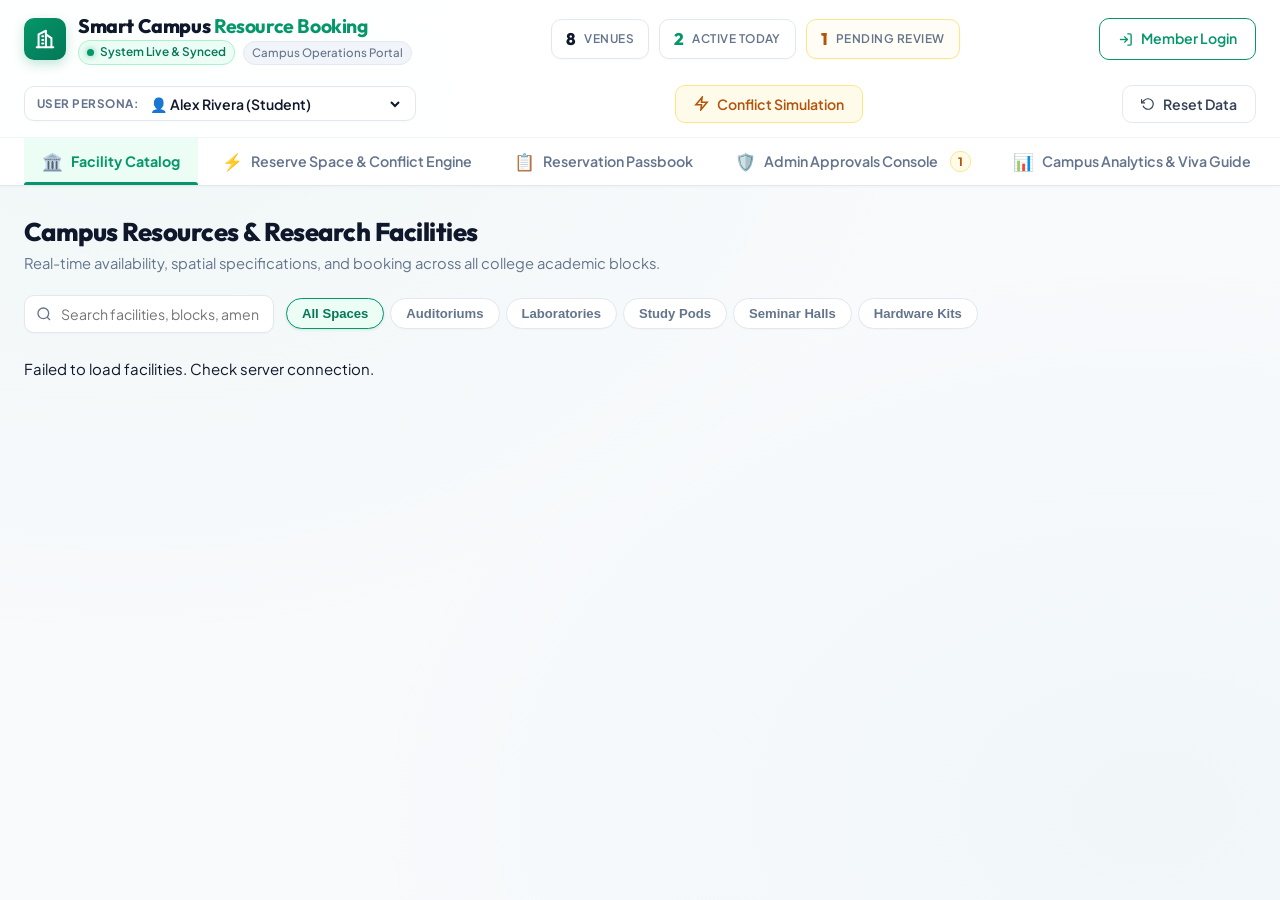
==== commit e8bee4d0: "Add dual-portal login system for students and faculty members" ====
--- a/templates/index.html
+++ b/templates/index.html
@@ -56,7 +56,11 @@
       </div>
 
       <!-- Persona Switcher & Fast Actions -->
-      <div class="header-controls">
+        <a href="/login" class="btn btn-outline-brand" id="btnHeaderLogin" title="Open Dual-Portal Sign In for Student or Faculty">
+          <svg width="15" height="15" viewBox="0 0 24 24" fill="none" stroke="currentColor" stroke-width="2.2"><path d="M15 3h4a2 2 0 0 1 2 2v14a2 2 0 0 1-2 2h-4"></path><polyline points="10 17 15 12 10 7"></polyline><line x1="15" y1="12" x2="3" y2="12"></line></svg>
+          <span id="headerLoginBtnText">Member Login</span>
+        </a>
+
         <div class="persona-selector-box">
           <label for="personaSelect" class="control-label">User Persona:</label>
           <div class="select-wrapper">
